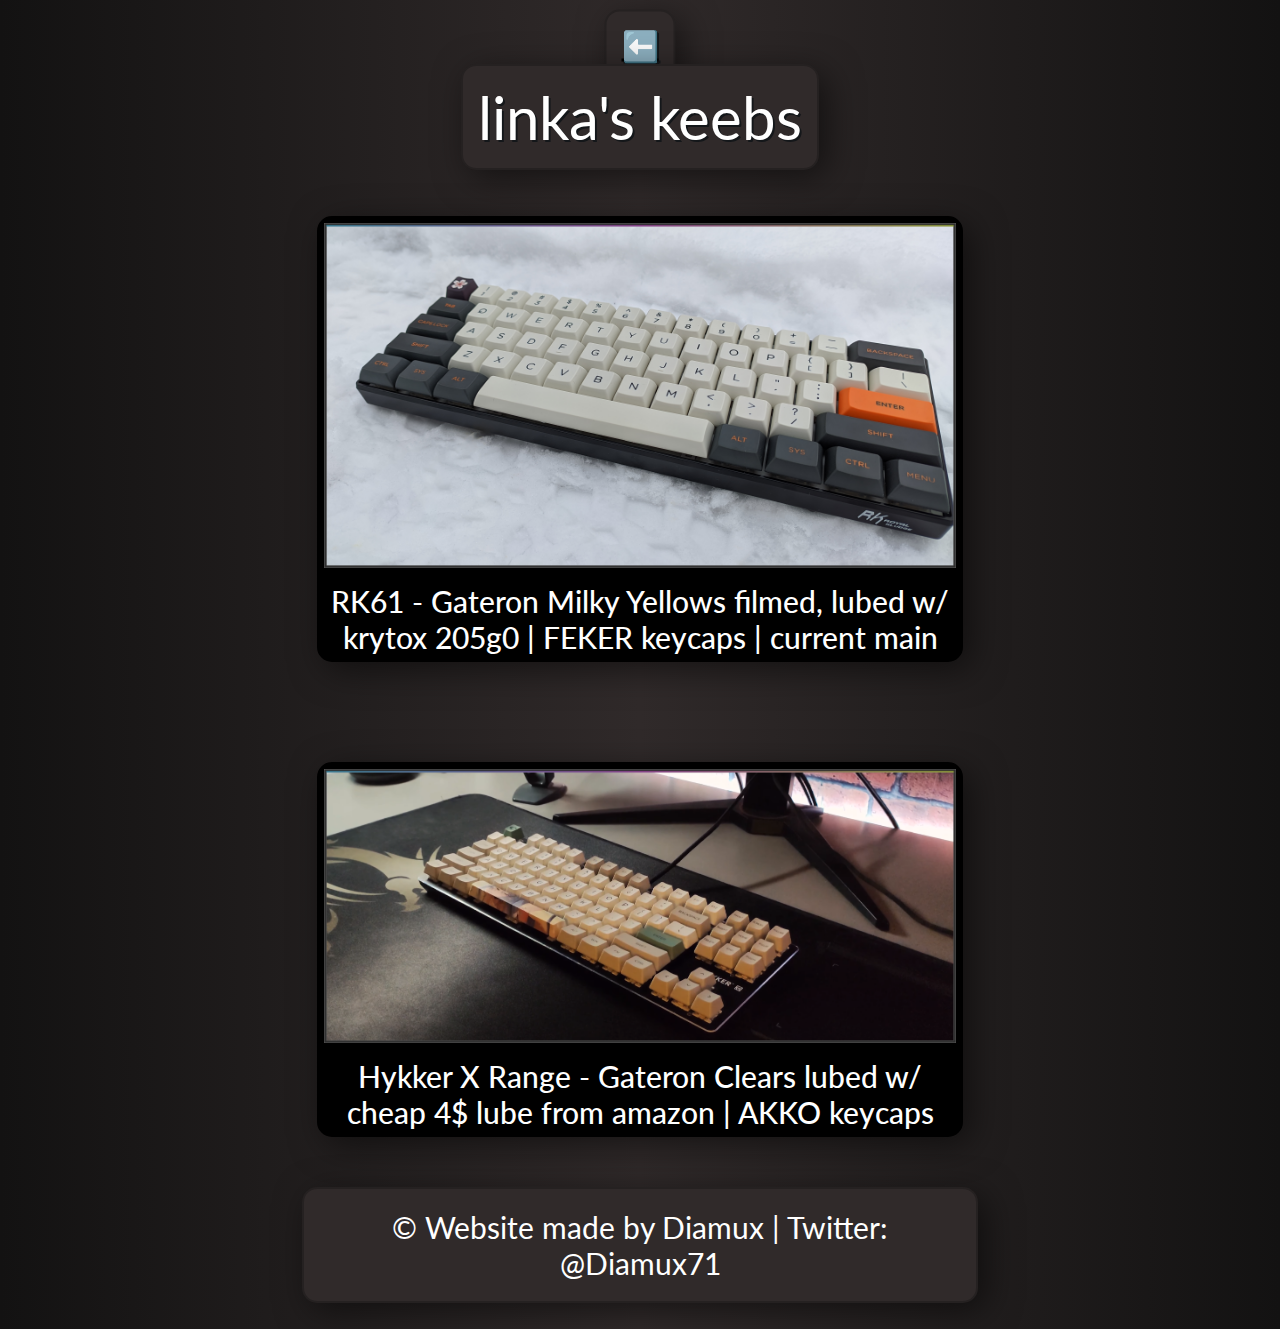
==== keebs/index.html @ 5bceca2d "original website upload" ====
<!DOCTYPE html>
<html lang="en">
<head>
    <meta charset="utf-8">
    <meta name="theme-color" content="#ff0000">
    <link rel="stylesheet" href="main.css">
    <link rel="icon" href="icon.jpg">
    <title>linka</title>
    <link rel="preconnect" href="https://fonts.gstatic.com/">
    <link href="https://fonts.googleapis.com/css2?family=Carter+One&amp;display=swap" rel="stylesheet">
    <link href="https://fonts.googleapis.com/css2?family=Lato&amp;display=swap" rel="stylesheet">
    <script src="../ajax.googleapis.com/ajax/libs/jquery/3.5.1/jquery.min.js"></script>
</head>
<body>
    <div id="wrapper">
        <div class="container">
            <div class="back">
            <a href="../index.html" title="Back" style="color: black;">⬅️</a>
            </div>
            <div class="text">
                linka's keebs
            </div><br><br><br><br><br><br>
            <div class="skin">
                <a href="https://pastebin.com/raw/fCSMGawt" target="_blank">
                <img src="rk61mod.png">
                <div class="description">
                    RK61 - Gateron Milky Yellows filmed, lubed w/ krytox 205g0 | FEKER keycaps | current main</a>
                </div>
            </div>
            <div class="skin">
                <a href="https://www.youtube.com/watch?v=NxgdUjsFPGc" target="_blank">
                <img src="hykker.png">
                <div class="description">
                    Hykker X Range - Gateron Clears lubed w/ cheap 4$ lube from amazon | AKKO keycaps</a>
                </div>
            </div>
            

            <footer>
                &copy; Website made by <a href="https://diamux.tk/" title="Diamux.tk" style="color: white;">Diamux</a> | Twitter: <a href="https://twitter.com/Diamux71" title="Diamux's Twitter" style="color: white;">@Diamux71</a>
            </footer><br>
</body>
</html>
---- keebs/main.css ----
/* twitter: @Diamux71 */
body {
    background: #131212;
    background: -moz-linear-gradient(90deg, rgba(19, 18, 18, 1) 0, rgba(48, 42, 42, 1) 50%, rgba(19, 18, 18, 1) 100%);
    background: -webkit-linear-gradient(90deg, rgba(19, 18, 18, 1) 0, rgba(48, 42, 42, 1) 50%, rgba(19, 18, 18, 1) 100%);
    background: linear-gradient(90deg, rgba(19, 18, 18, 1) 0, rgba(48, 42, 42, 1) 50%, rgba(19, 18, 18, 1) 100%);
    filter: progid:DXImageTransform.Microsoft.gradient(startColorstr="#131212", endColorstr="#131212", GradientType=1);
    background-color: #353434;
}
#gradient {
    background: #131212;
    background: -moz-linear-gradient(90deg, rgba(19, 18, 18, 1) 0, rgba(48, 42, 42, 1) 50%, rgba(19, 18, 18, 1) 100%);
    background: -webkit-linear-gradient(90deg, rgba(19, 18, 18, 1) 0, rgba(48, 42, 42, 1) 50%, rgba(19, 18, 18, 1) 100%);
    background: linear-gradient(90deg, rgba(19, 18, 18, 1) 0, rgba(48, 42, 42, 1) 50%, rgba(19, 18, 18, 1) 100%);
}
.back {
    box-shadow: 8px 8px 35px -1px rgba(0, 0, 0, 0.54);
    -webkit-box-shadow: 8px 8px 35px -1px rgba(0, 0, 0, 0.54);
    -moz-box-shadow: 8px 8px 35px -1px rgba(0, 0, 0, 0.54);
    border-radius: 15px;
    border: 2px solid #252121;
    text-align: left;
    background-color: #302a2a;
    color: #fff;
    text-shadow: 2px 2px #14171a;
    font-family: Lato;
    left: 50%;
    top: 5%;
    -webkit-transform: translate(-50%, -50%);
    transform: translate(-50%, -50%);
    font-size: 30px;
    padding: 15px;
    padding-top: 15px;
    position: absolute;
    transition: 0.25s cubic-bezier(0.4, -0.75, 0.5, 1.4);
}
.text {
    box-shadow: 8px 8px 35px -1px rgba(0, 0, 0, 0.54);
    -webkit-box-shadow: 8px 8px 35px -1px rgba(0, 0, 0, 0.54);
    -moz-box-shadow: 8px 8px 35px -1px rgba(0, 0, 0, 0.54);
    border-radius: 15px;
    border: 2px solid #252121;
    text-align: center;
    background-color: #302a2a;
    color: #fff;
    text-shadow: 2px 2px #14171a;
    font-family: Lato;
    left: 50%;
    top: 13%;
    -webkit-transform: translate(-50%, -50%);
    transform: translate(-50%, -50%);
    font-size: 60px;
    padding: 15px;
    padding-top: 15px;
    position: absolute;
    transition: 0.25s cubic-bezier(0.4, -0.75, 0.5, 1.4);
}
.text:hover {
    box-shadow: 7px 8px 35px -1px rgba(0, 0, 0, 0.54);
    -webkit-box-shadow: 7px 8px 35px -1px rgba(0, 0, 0, 0.54);
    -moz-box-shadow: 7px 8px 35px -1px rgba(0, 0, 0, 0.54);
    font-size: 65px;
    border: 2px solid #000;
    background-color: #000;
    color: #fff;
    text-shadow: 2px 2px #141414;
    cursor: help;
}
.skins {
    border: 2px solid #fff;
    margin-left: auto;
    margin-right: auto;
    padding-top: 200px;
    display: block;
    z-index: 1;
    width: 50%;
    transition: 0.25s cubic-bezier(0.4, -0.75, 0.5, 1.4);
}
img {
    width: 100%;
}
.skin {
    width: 50%;
    margin-top: 100px;
    margin-left: auto;
    margin-right: auto;
    box-shadow: 8px 8px 35px -1px rgba(0, 0, 0, 0.54);
    -webkit-box-shadow: 8px 8px 35px -1px rgba(0, 0, 0, 0.54);
    -moz-box-shadow: 8px 8px 35px -1px rgba(0, 0, 0, 0.54);
    border-radius: 15px;
    border: 2px solid #000;
    background-color: #000;
    font-family: Lato;
    font-size: 70px;
    padding: 5px;
    display: block;
    transition: 0.25s cubic-bezier(0.4, -0.75, 0.5, 1.4);
    font-weight: 500;
}
.skin:hover {
    width: 51%;
    cursor: pointer;
    text-decoration: underline;
    font-size: 31px;
}
.description {
    text-align: center;
    color: #fff;
    position: relative;
    font-size: 30px;
}
footer a {
    color: #fff !important;
    text-decoration: none;
}
.skin a {
    text-decoration: none;
    color: #fff;
}
footer {
    border: 2px solid #252121;
    background-color: #302a2a;
    border-radius: 15px;
    box-shadow: 8px 8px 35px -1px rgba(0, 0, 0, 0.54);
    -webkit-box-shadow: 8px 8px 35px -1px rgba(0, 0, 0, 0.54);
    -moz-box-shadow: 8px 8px 35px -1px rgba(0, 0, 0, 0.54);
    font-family: lato;
    margin-top: 50px;
    transition: 0.3s;
    width: 50%;
    margin-left: auto;
    margin-right: auto;
    color: #fff;
    text-align: center;
    padding: 20px;
    margin-top: 50px;
    clear: both;
    position: relative;
    font-size: 30px;
}
footer:hover {
    width: 51%;
    font-size: 31px;
}
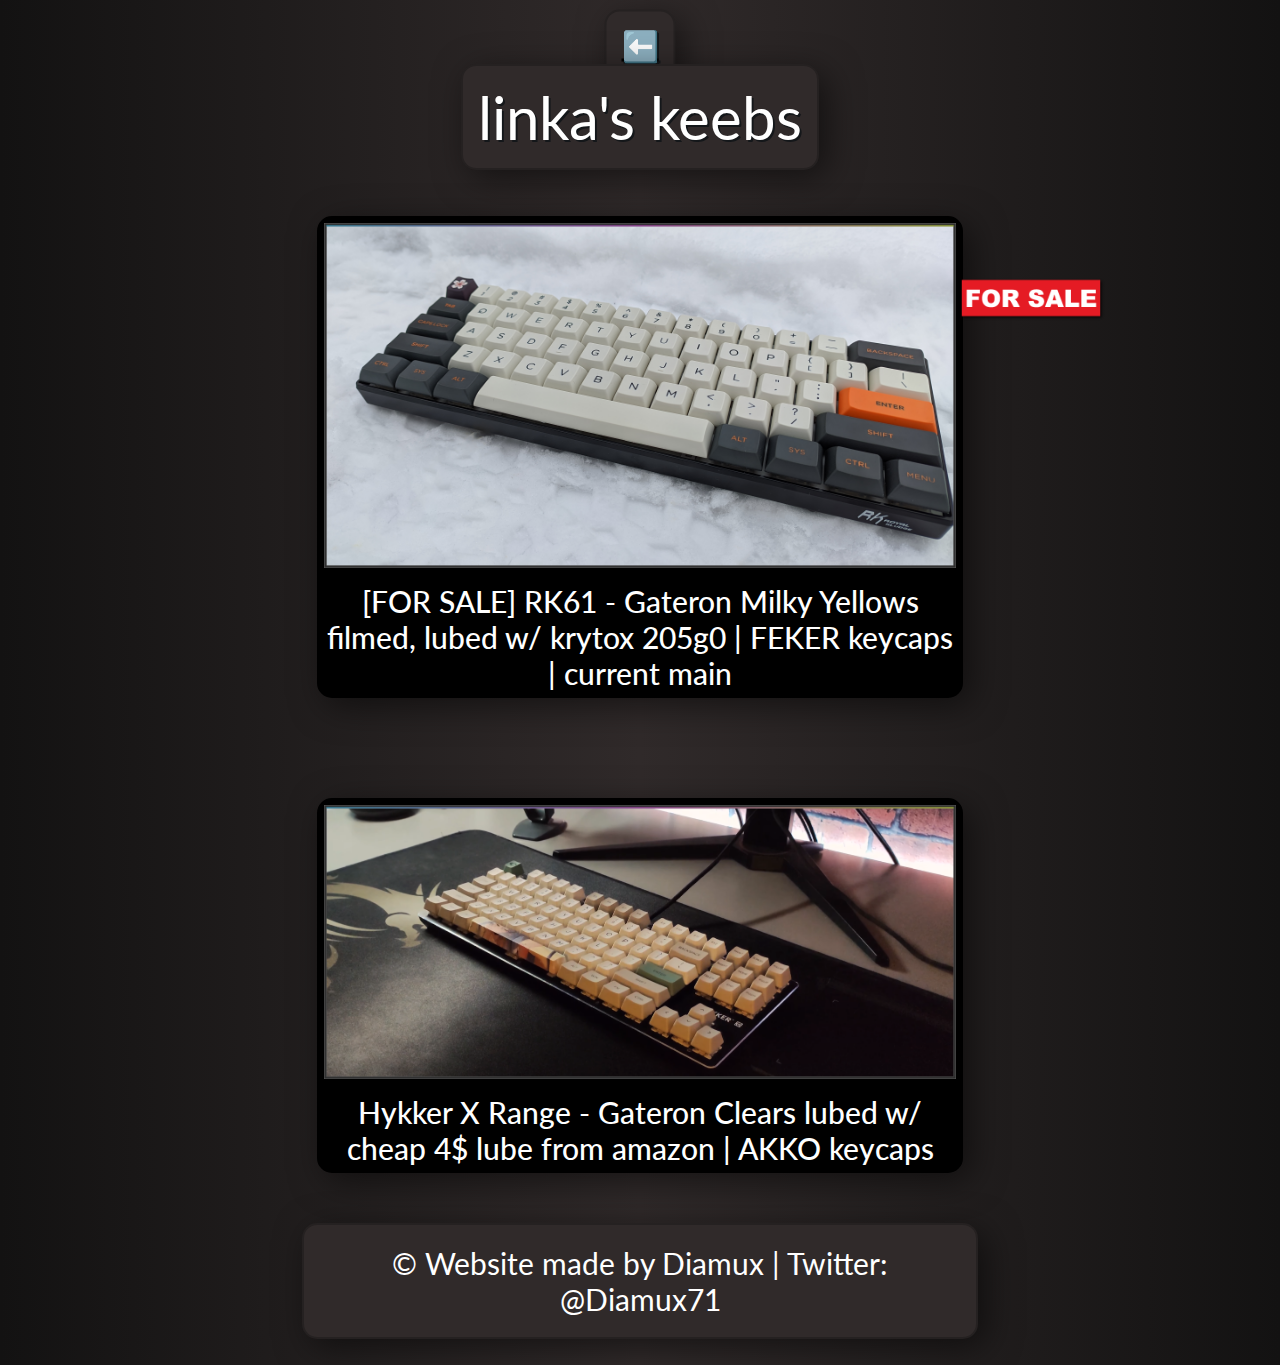
==== commit 4d2ce2ed: "for sale rk61" ====
--- a/keebs/index.html
+++ b/keebs/index.html
@@ -4,8 +4,8 @@
     <meta charset="utf-8">
     <meta name="theme-color" content="#ff0000">
     <link rel="stylesheet" href="main.css">
-    <link rel="icon" href="icon.jpg">
-    <title>linka</title>
+    <link rel="icon" href="icon.png">
+    <title>linka's keebs</title>
     <link rel="preconnect" href="https://fonts.gstatic.com/">
     <link href="https://fonts.googleapis.com/css2?family=Carter+One&amp;display=swap" rel="stylesheet">
     <link href="https://fonts.googleapis.com/css2?family=Lato&amp;display=swap" rel="stylesheet">
@@ -15,18 +15,22 @@
     <div id="wrapper">
         <div class="container">
             <div class="back">
-            <a href="../index.html" title="Back" style="color: black;">⬅️</a>
+            <a href="/" title="Back" style="color: black;">⬅️</a>
             </div>
             <div class="text">
                 linka's keebs
             </div><br><br><br><br><br><br>
-            <div class="skin">
-                <a href="https://pastebin.com/raw/fCSMGawt" target="_blank">
-                <img src="rk61mod.png">
-                <div class="description">
-                    RK61 - Gateron Milky Yellows filmed, lubed w/ krytox 205g0 | FEKER keycaps | current main</a>
+            <div class="parent">
+                <div class="skin">
+                    <a href="https://bit.ly/38LmVK5" target="_blank">
+                    <img class="image1" src="rk61mod.png" />
+                    <img class="image2" src="forsale.png" />
+                    <div class="description">
+                        [FOR SALE] RK61 - Gateron Milky Yellows filmed, lubed w/ krytox 205g0 | FEKER keycaps | current main</a>
+                    </div>
                 </div>
-            </div>
+                </div>
+            
             <div class="skin">
                 <a href="https://www.youtube.com/watch?v=NxgdUjsFPGc" target="_blank">
                 <img src="hykker.png">
--- a/keebs/main.css
+++ b/keebs/main.css
@@ -117,6 +117,23 @@
     text-decoration: none;
     color: #fff;
 }
+
+.parent {
+  position: relative;
+  top: 0;
+  left: 0;
+}
+.image1 {
+  position: relative;
+  z-index: 1
+}
+.image2 {
+  width: 150px !important;
+  height: 150px !important;
+  position: absolute;
+  z-index: 3;
+}
+
 footer {
     border: 2px solid #252121;
     background-color: #302a2a;
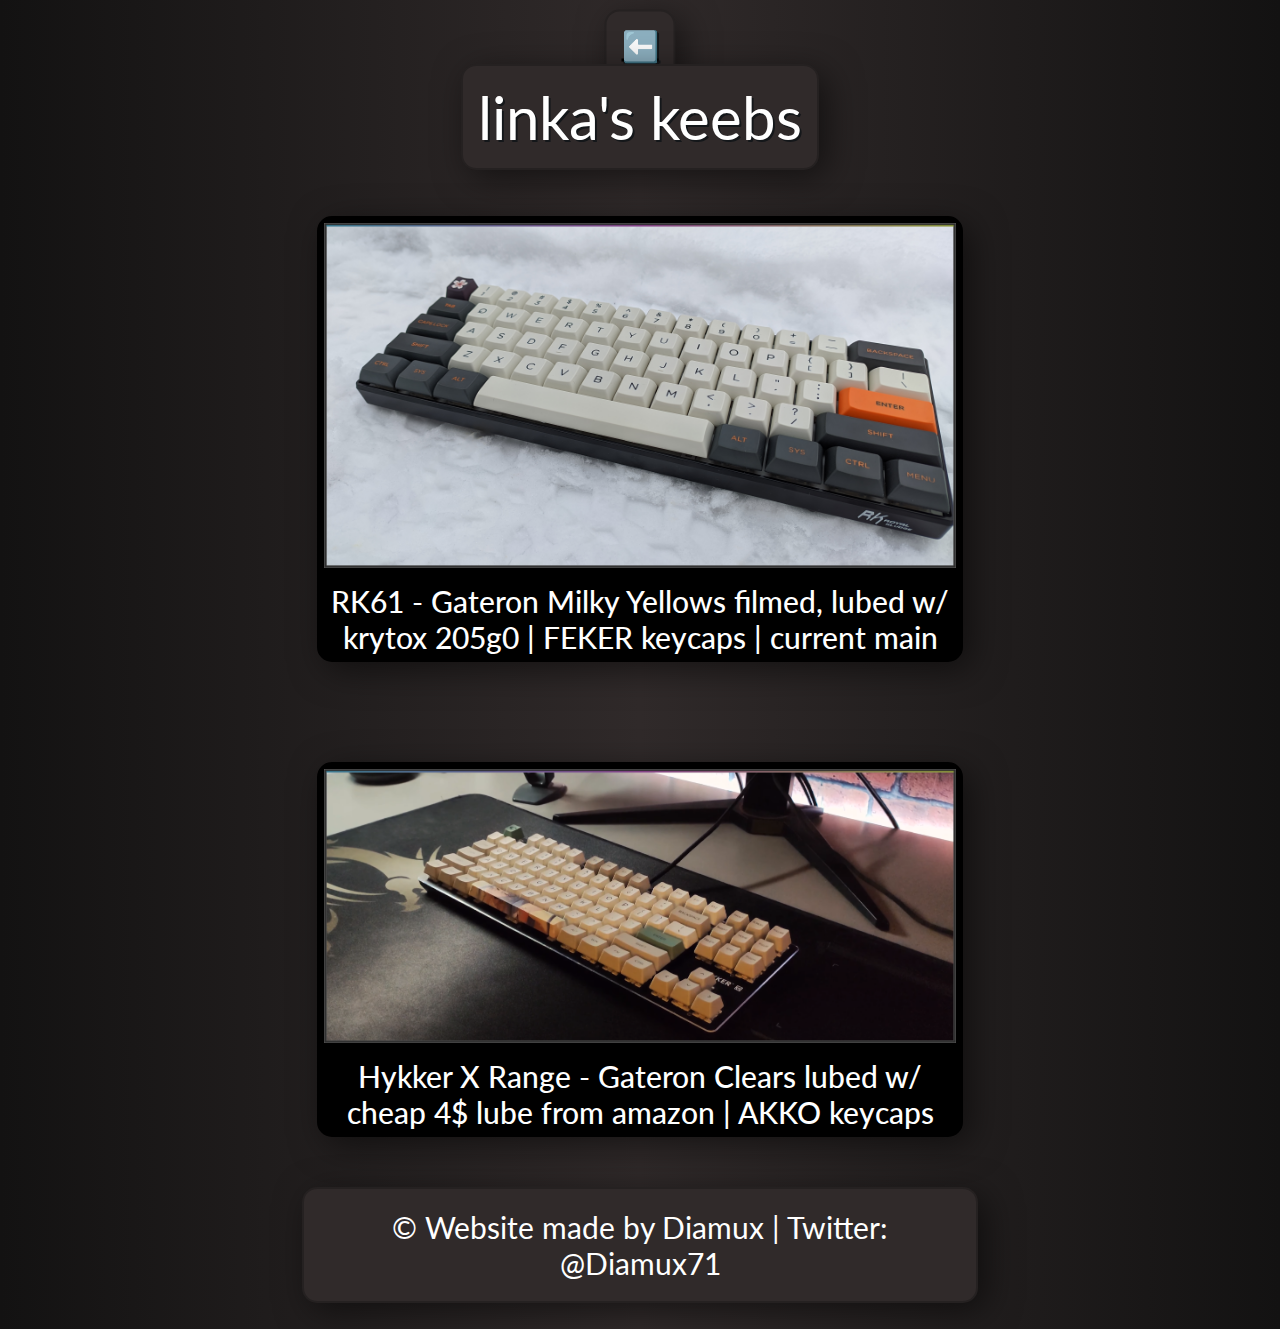
==== commit 58b369ac: "sold rk61" ====
--- a/keebs/index.html
+++ b/keebs/index.html
@@ -22,11 +22,10 @@
             </div><br><br><br><br><br><br>
             <div class="parent">
                 <div class="skin">
-                    <a href="https://bit.ly/38LmVK5" target="_blank">
+                    <a href="https://www.youtube.com/watch?v=QgLjZafy1UA" target="_blank">
                     <img class="image1" src="rk61mod.png" />
-                    <img class="image2" src="forsale.png" />
                     <div class="description">
-                        [FOR SALE] RK61 - Gateron Milky Yellows filmed, lubed w/ krytox 205g0 | FEKER keycaps | current main</a>
+                        RK61 - Gateron Milky Yellows filmed, lubed w/ krytox 205g0 | FEKER keycaps | current main</a>
                     </div>
                 </div>
                 </div>
@@ -44,4 +43,4 @@
                 &copy; Website made by <a href="https://diamux.tk/" title="Diamux.tk" style="color: white;">Diamux</a> | Twitter: <a href="https://twitter.com/Diamux71" title="Diamux's Twitter" style="color: white;">@Diamux71</a>
             </footer><br>
 </body>
-</html>+</html>
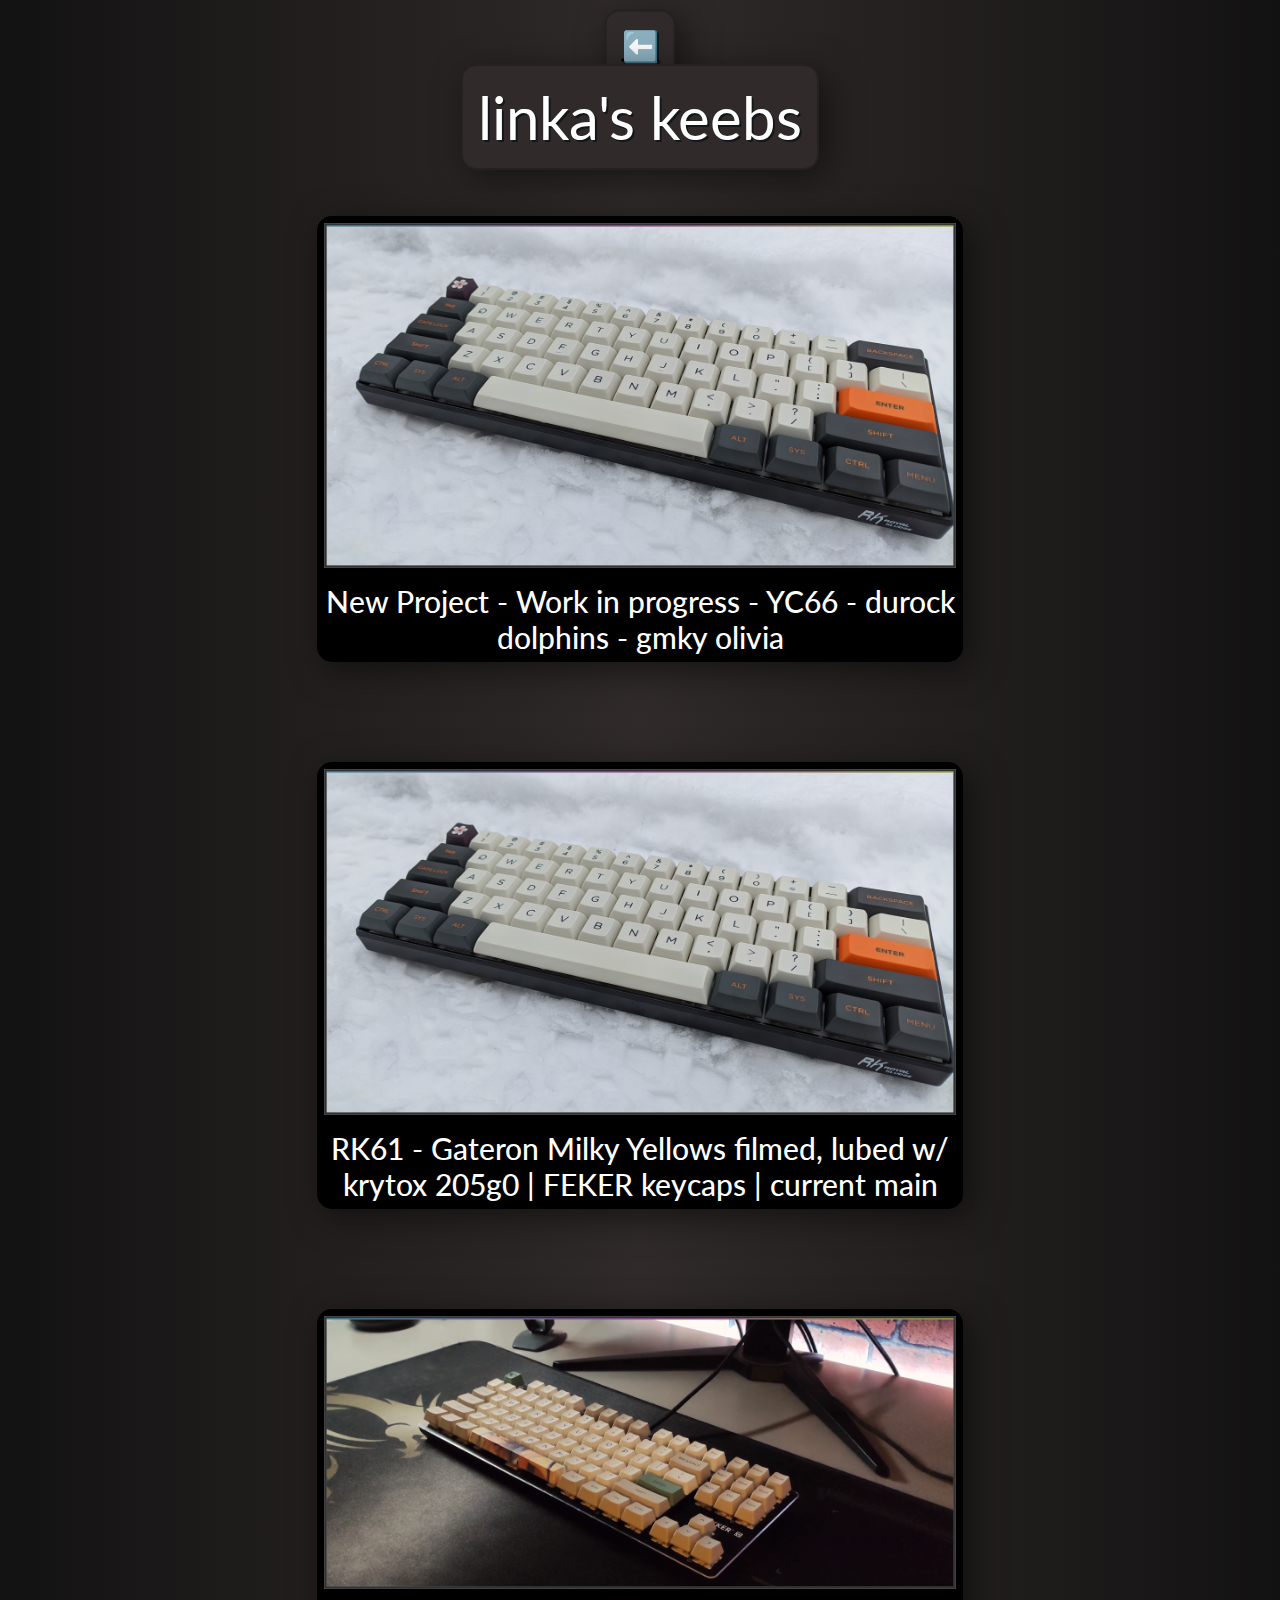
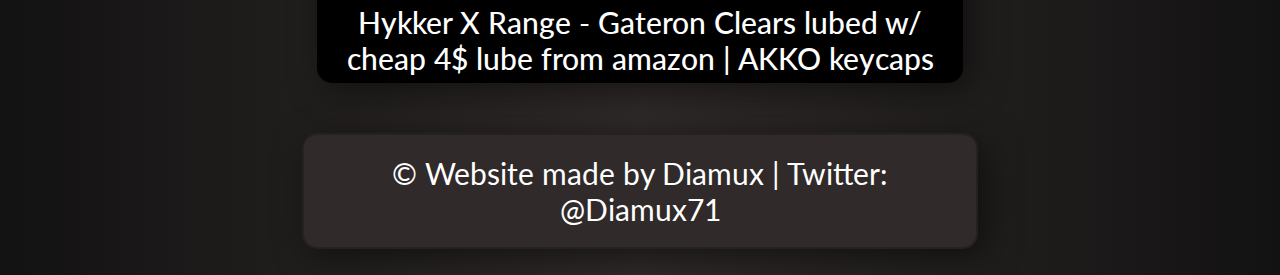
==== commit 07333f65: "Update index.html" ====
--- a/keebs/index.html
+++ b/keebs/index.html
@@ -21,6 +21,16 @@
                 linka's keebs
             </div><br><br><br><br><br><br>
             <div class="parent">
+                
+                <div class="skin">
+                    <a href="https://www.youtube.com/watch?v=QgLjZafy1UA" target="_blank">
+                    <img class="image1" src="rk61mod.png" />
+                    <div class="description">
+                        New Project - Work in progress - YC66 - durock dolphins - gmky olivia</a>
+                    </div>
+                </div>
+                </div>
+                
                 <div class="skin">
                     <a href="https://www.youtube.com/watch?v=QgLjZafy1UA" target="_blank">
                     <img class="image1" src="rk61mod.png" />
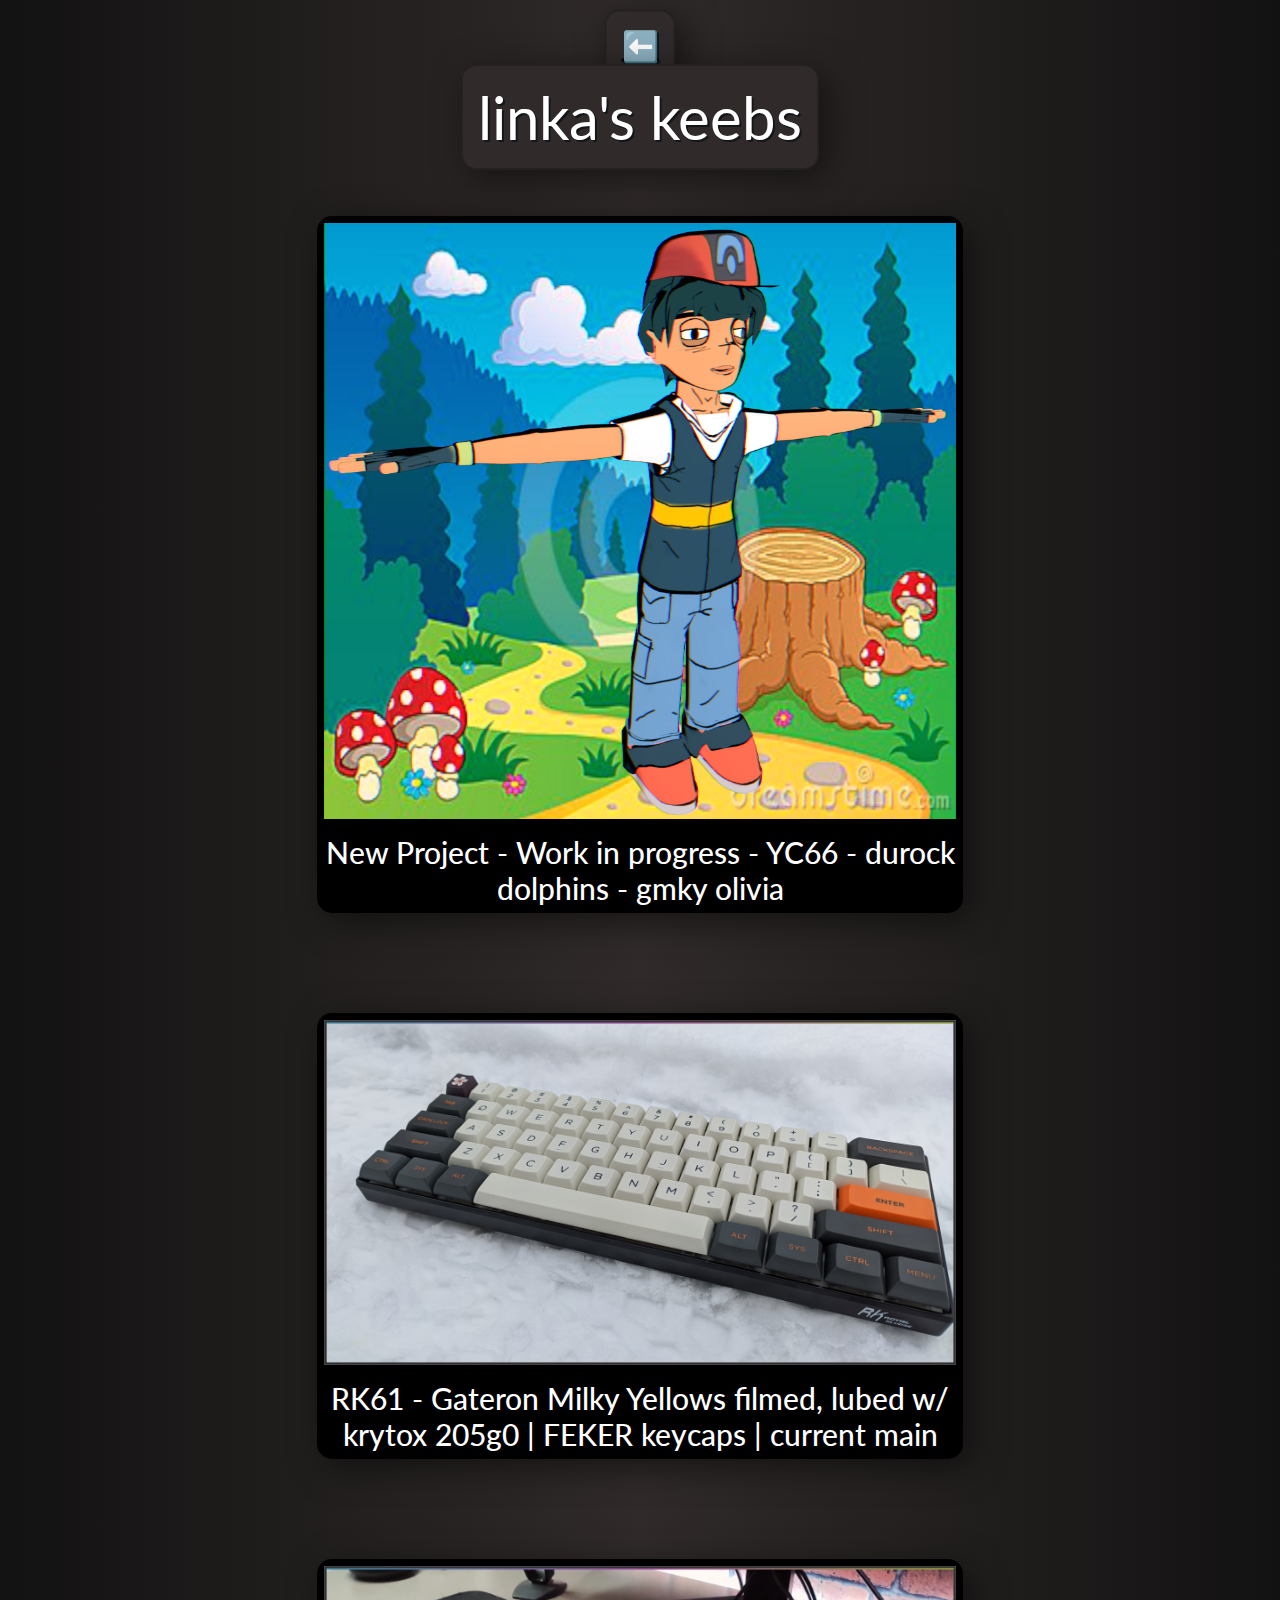
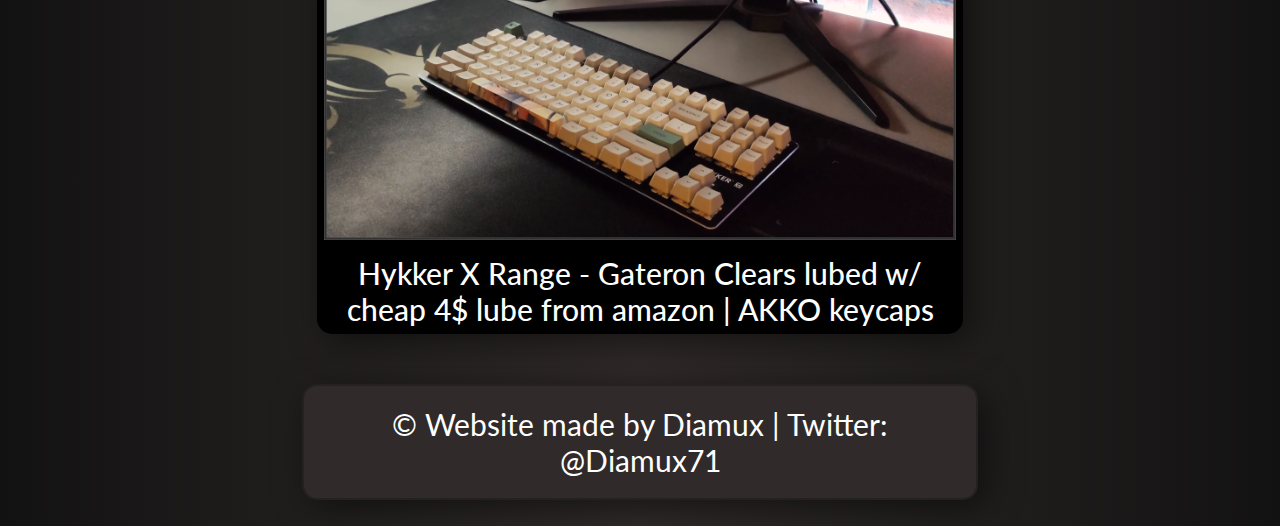
==== commit 61c2e82d: "Update index.html" ====
--- a/keebs/index.html
+++ b/keebs/index.html
@@ -23,8 +23,8 @@
             <div class="parent">
                 
                 <div class="skin">
-                    <a href="https://www.youtube.com/watch?v=QgLjZafy1UA" target="_blank">
-                    <img class="image1" src="rk61mod.png" />
+                    <a href="https://www.linka.ga/nieklikajwtenlink/" target="_blank">
+                    <img class="image1" src="workinprogress.png" />
                     <div class="description">
                         New Project - Work in progress - YC66 - durock dolphins - gmky olivia</a>
                     </div>
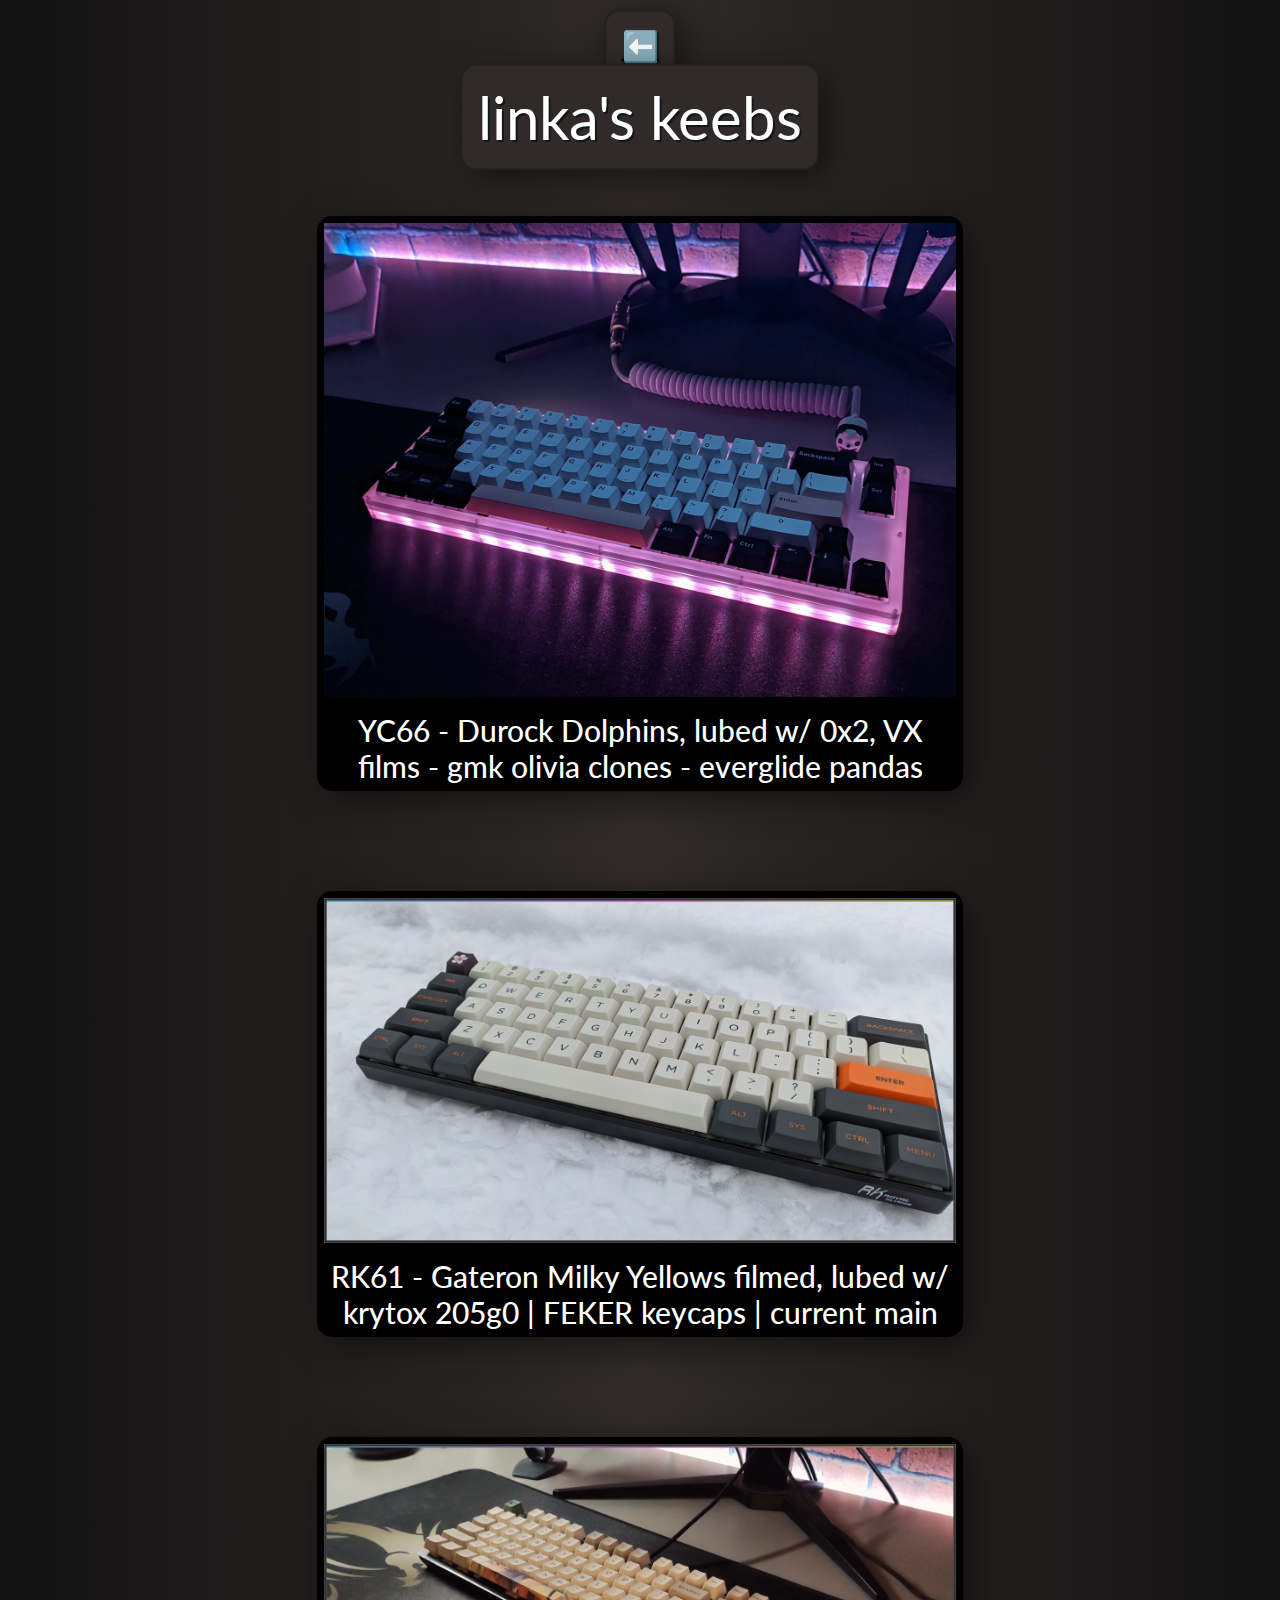
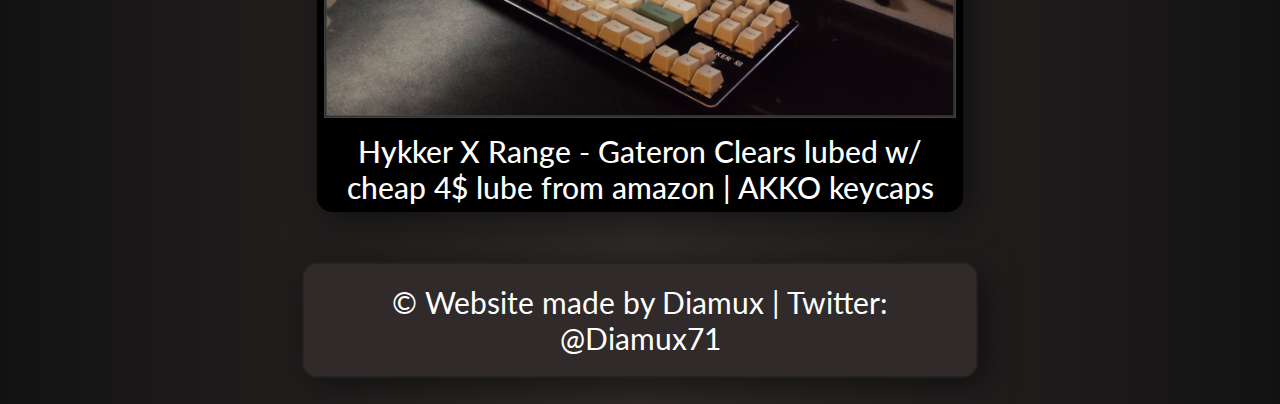
==== commit 14ce82a6: "Update index.html" ====
--- a/keebs/index.html
+++ b/keebs/index.html
@@ -23,10 +23,10 @@
             <div class="parent">
                 
                 <div class="skin">
-                    <a href="https://www.linka.ga/nieklikajwtenlink/" target="_blank">
-                    <img class="image1" src="workinprogress.png" />
+                    <a href="https://www.youtube.com/watch?v=Imgspo7kXBM/" target="_blank">
+                    <img class="image1" src="yc66.jpg" />
                     <div class="description">
-                        New Project - Work in progress - YC66 - durock dolphins - gmky olivia</a>
+                        YC66 - Durock Dolphins, lubed w/ 0x2, VX films - gmk olivia clones - everglide pandas</a>
                     </div>
                 </div>
                 </div>
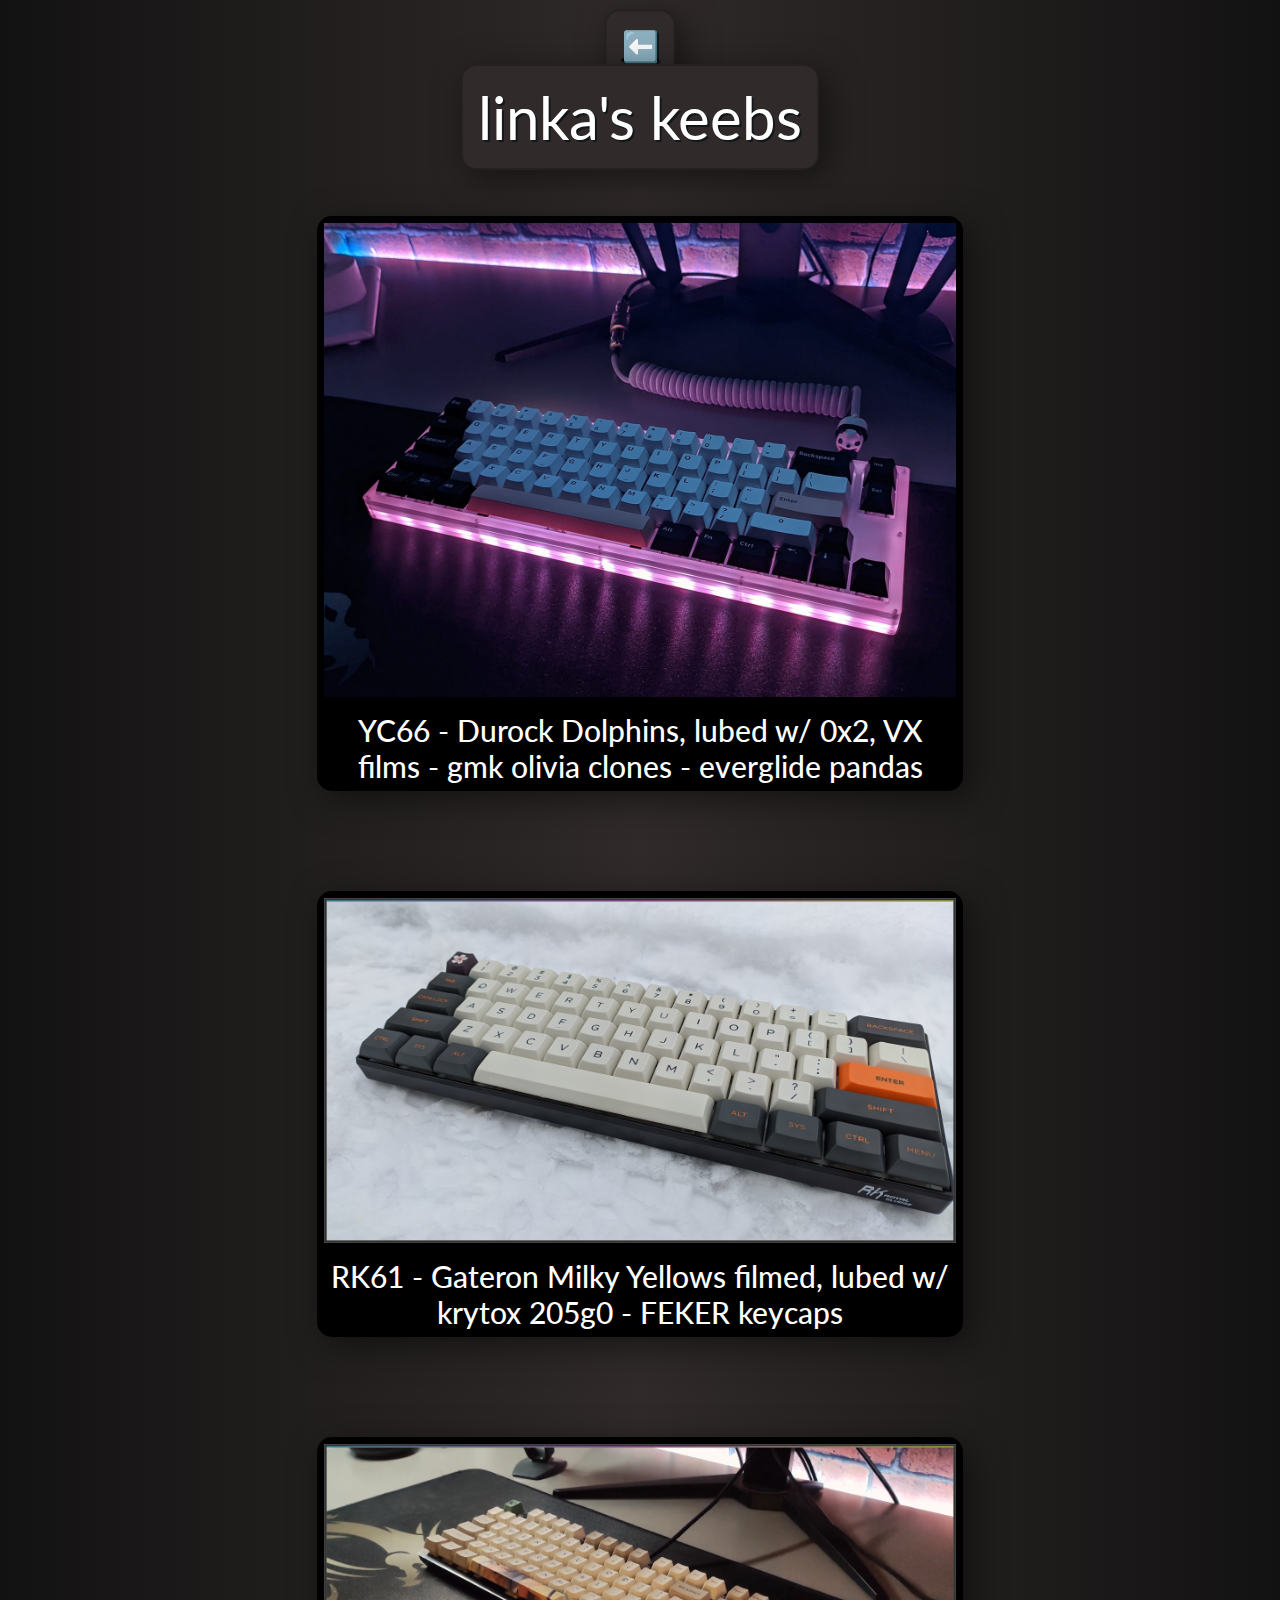
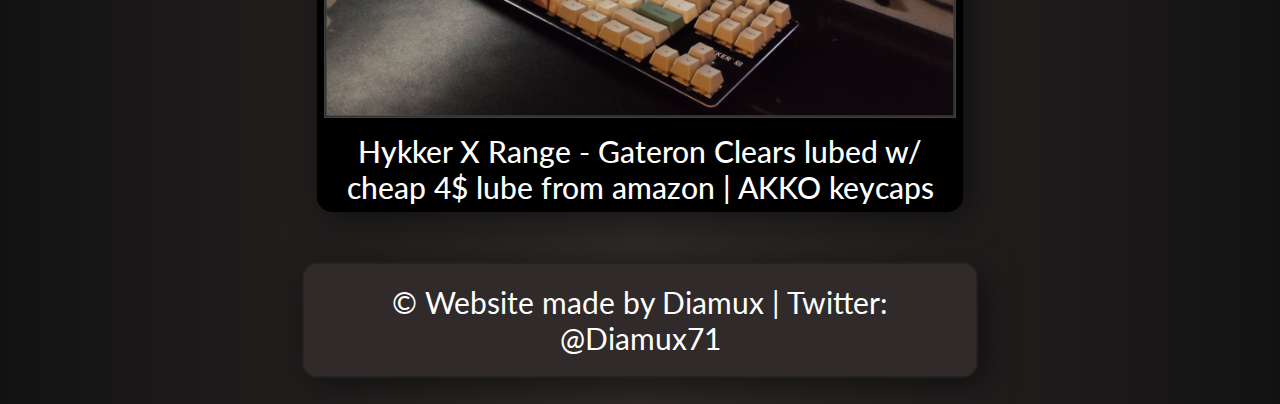
==== commit 26c3bb4d: "Update index.html" ====
--- a/keebs/index.html
+++ b/keebs/index.html
@@ -35,7 +35,7 @@
                     <a href="https://www.youtube.com/watch?v=QgLjZafy1UA" target="_blank">
                     <img class="image1" src="rk61mod.png" />
                     <div class="description">
-                        RK61 - Gateron Milky Yellows filmed, lubed w/ krytox 205g0 | FEKER keycaps | current main</a>
+                        RK61 - Gateron Milky Yellows filmed, lubed w/ krytox 205g0 - FEKER keycaps</a>
                     </div>
                 </div>
                 </div>
